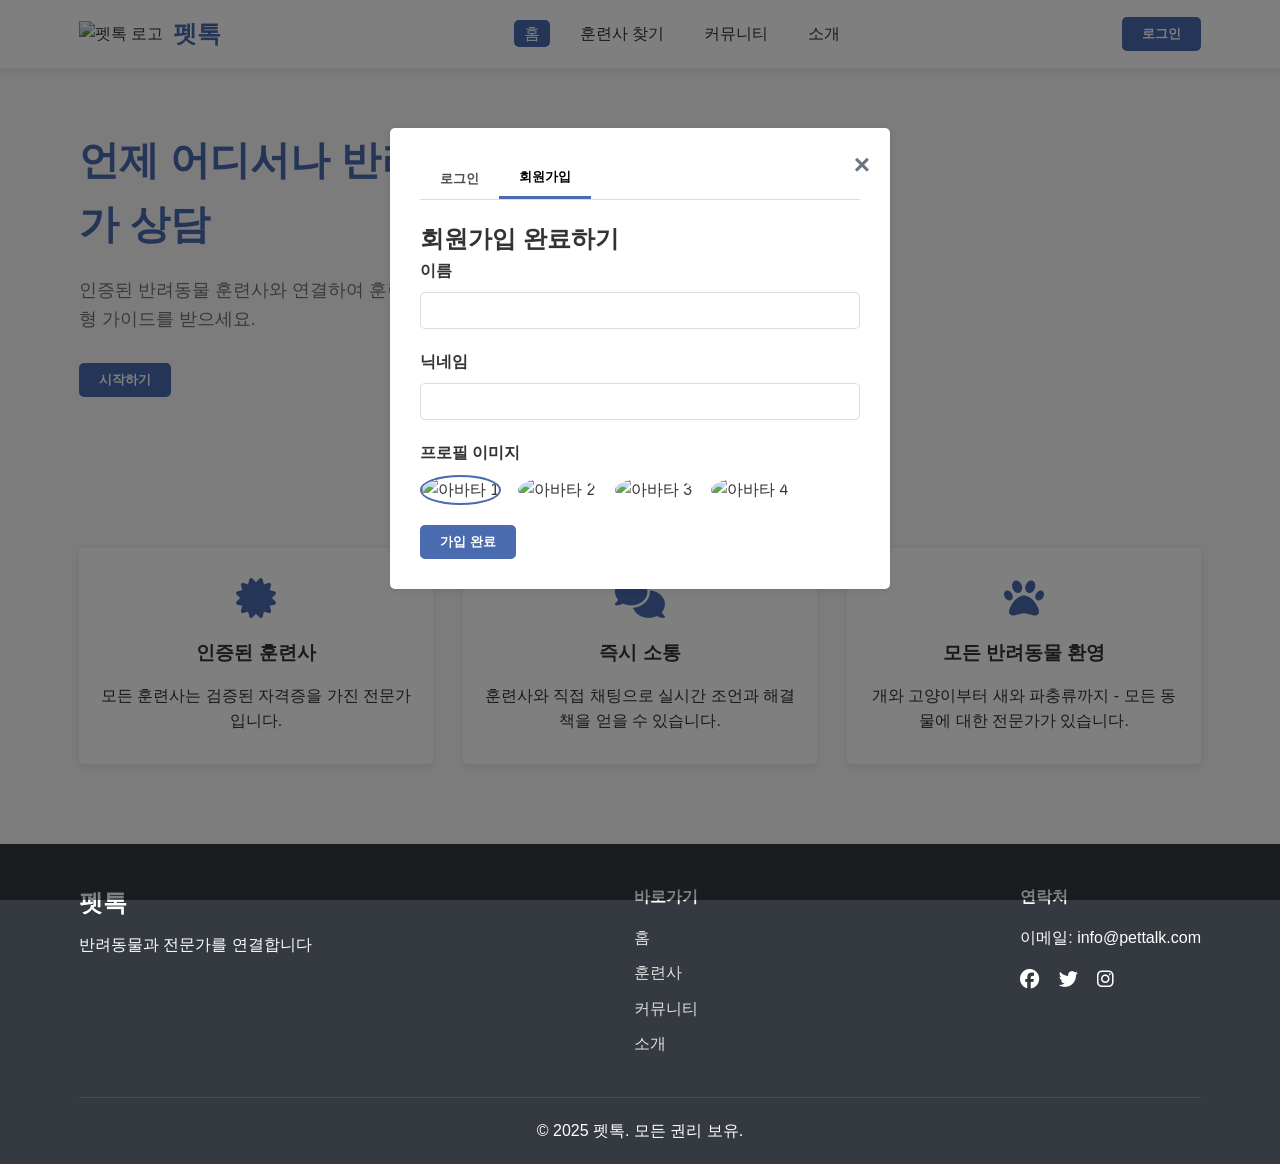
==== register.html @ ce252101 "first commit" ====
<!DOCTYPE html>
<html lang="ko">
<head>
    <meta charset="UTF-8">
    <meta name="viewport" content="width=device-width, initial-scale=1.0">
    <title>펫톡 - 리다이렉트 중...</title>
    <script>
        // URL에서 토큰 파라미터 추출
        const urlParams = new URLSearchParams(window.location.search);
        const token = urlParams.get('token');
        
        // 메인 페이지로 리다이렉트하면서 토큰 전달
        window.location.href = '/?token=' + token;
    </script>
    <script>
        if (window.location.pathname === "/register.html") {
            const newURL = "/register" + window.location.search;
            window.history.replaceState({}, document.title, newURL);
        }
    </script>
</head>
<body>
    <p>잠시만 기다려주세요. 리다이렉트 중입니다...</p>
</body>
</html>
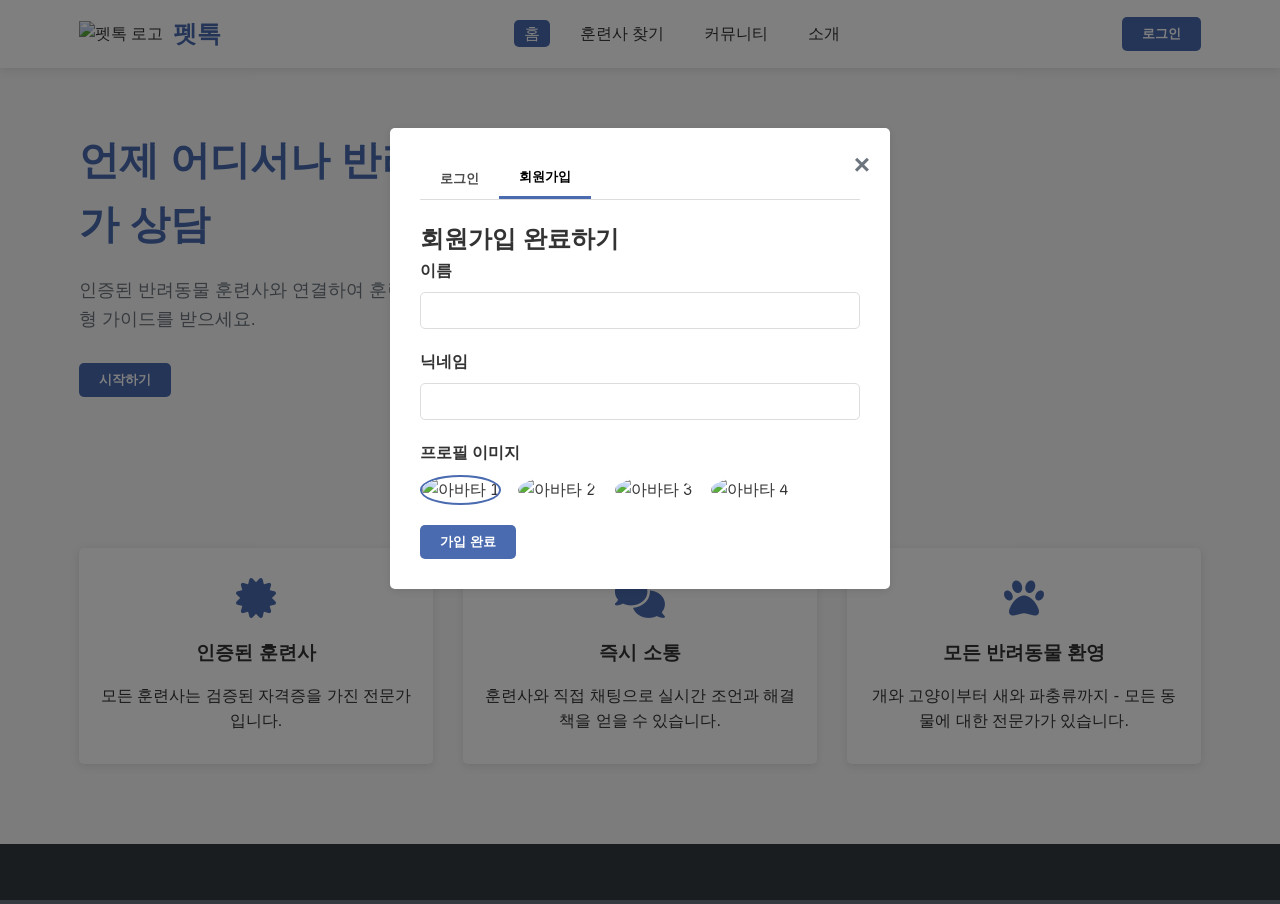
==== commit 737ebdfd: "commit" ====
--- a/register.html
+++ b/register.html
@@ -9,17 +9,46 @@
         const urlParams = new URLSearchParams(window.location.search);
         const token = urlParams.get('token');
         
+        // 현재 URL에서 경로 추출 (GitHub Pages 경로 유지)
+        const baseUrl = window.location.href.split('/register')[0];
+        
         // 메인 페이지로 리다이렉트하면서 토큰 전달
-        window.location.href = '/?token=' + token;
+        window.location.href = baseUrl + '/?token=' + token;
     </script>
-    <script>
-        if (window.location.pathname === "/register.html") {
-            const newURL = "/register" + window.location.search;
-            window.history.replaceState({}, document.title, newURL);
+    <style>
+        body {
+            font-family: 'Noto Sans KR', sans-serif;
+            display: flex;
+            justify-content: center;
+            align-items: center;
+            height: 100vh;
+            margin: 0;
+            background-color: #f9f9f9;
         }
-    </script>
+        
+        .loader {
+            border: 5px solid #f3f3f3;
+            border-top: 5px solid #4a6baf;
+            border-radius: 50%;
+            width: 50px;
+            height: 50px;
+            animation: spin 1s linear infinite;
+            margin-right: 20px;
+        }
+        
+        @keyframes spin {
+            0% { transform: rotate(0deg); }
+            100% { transform: rotate(360deg); }
+        }
+        
+        p {
+            font-size: 18px;
+            color: #333;
+        }
+    </style>
 </head>
 <body>
+    <div class="loader"></div>
     <p>잠시만 기다려주세요. 리다이렉트 중입니다...</p>
 </body>
 </html>
